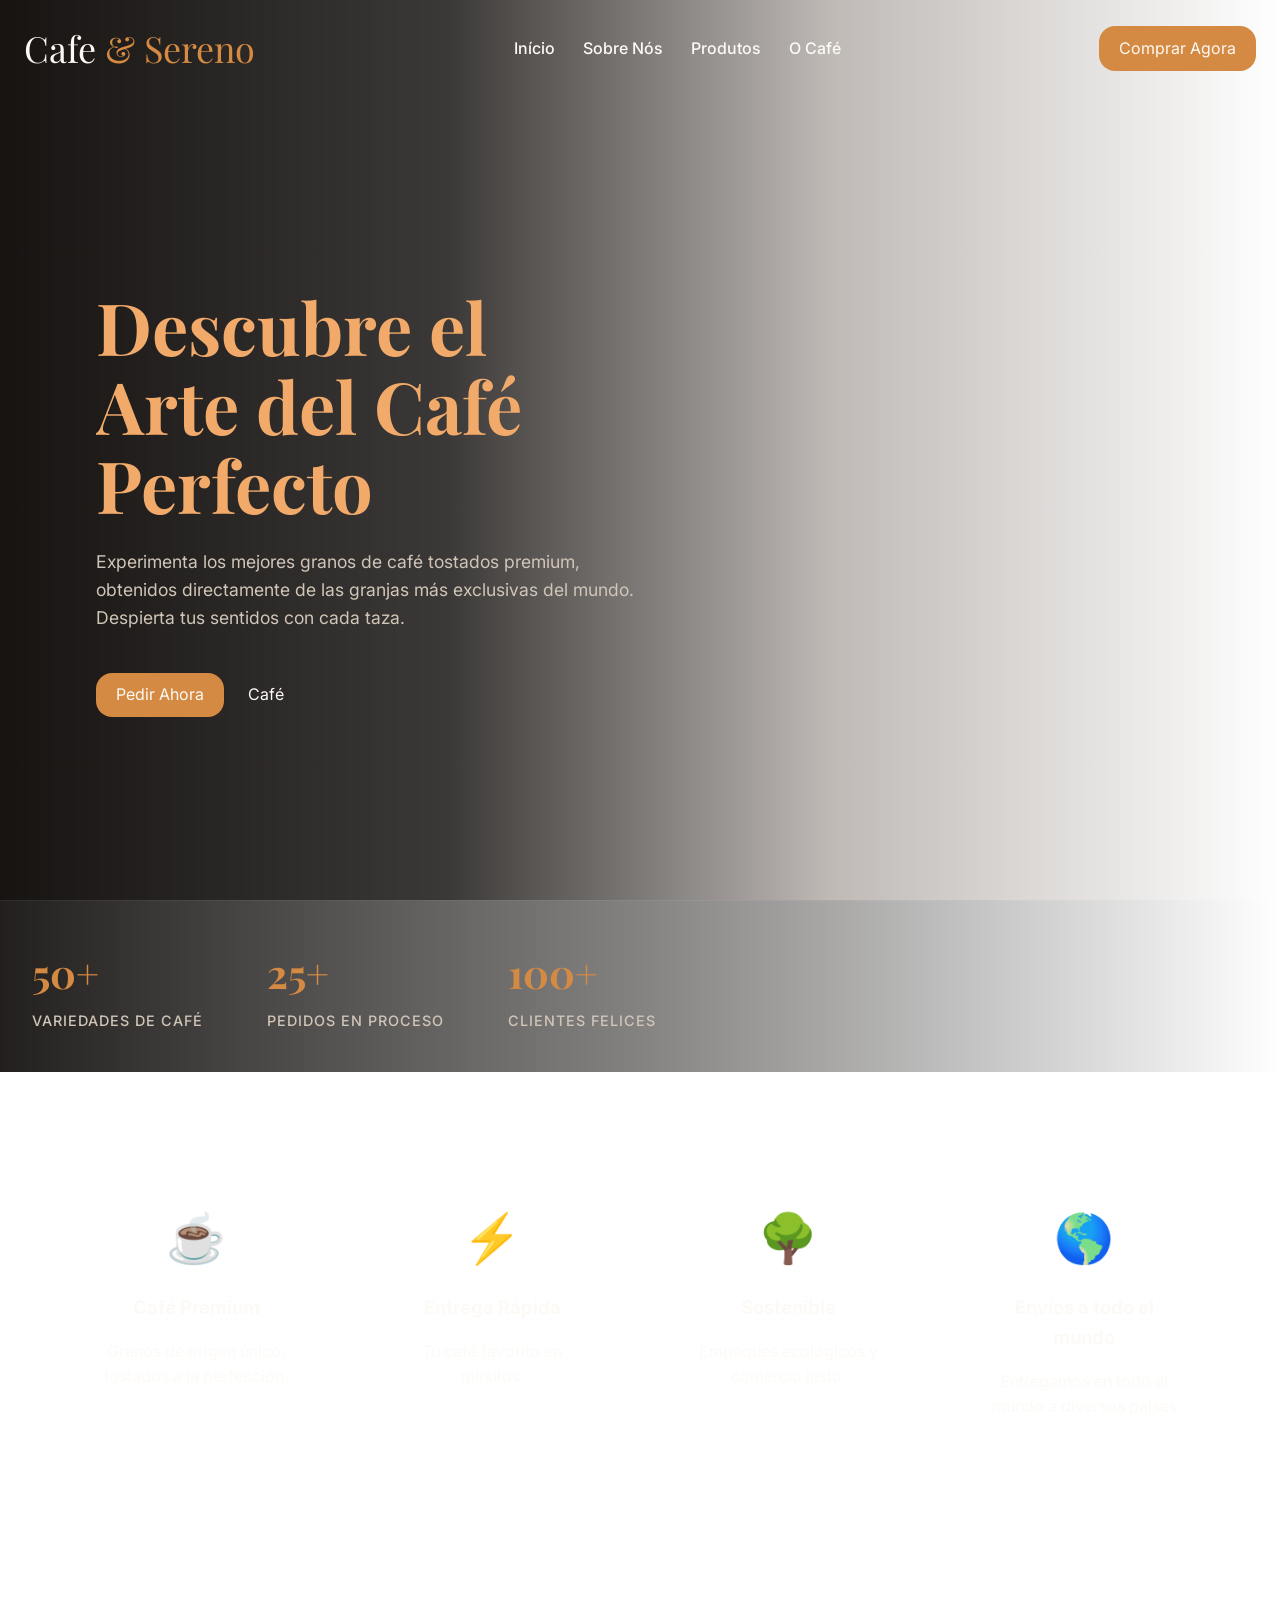
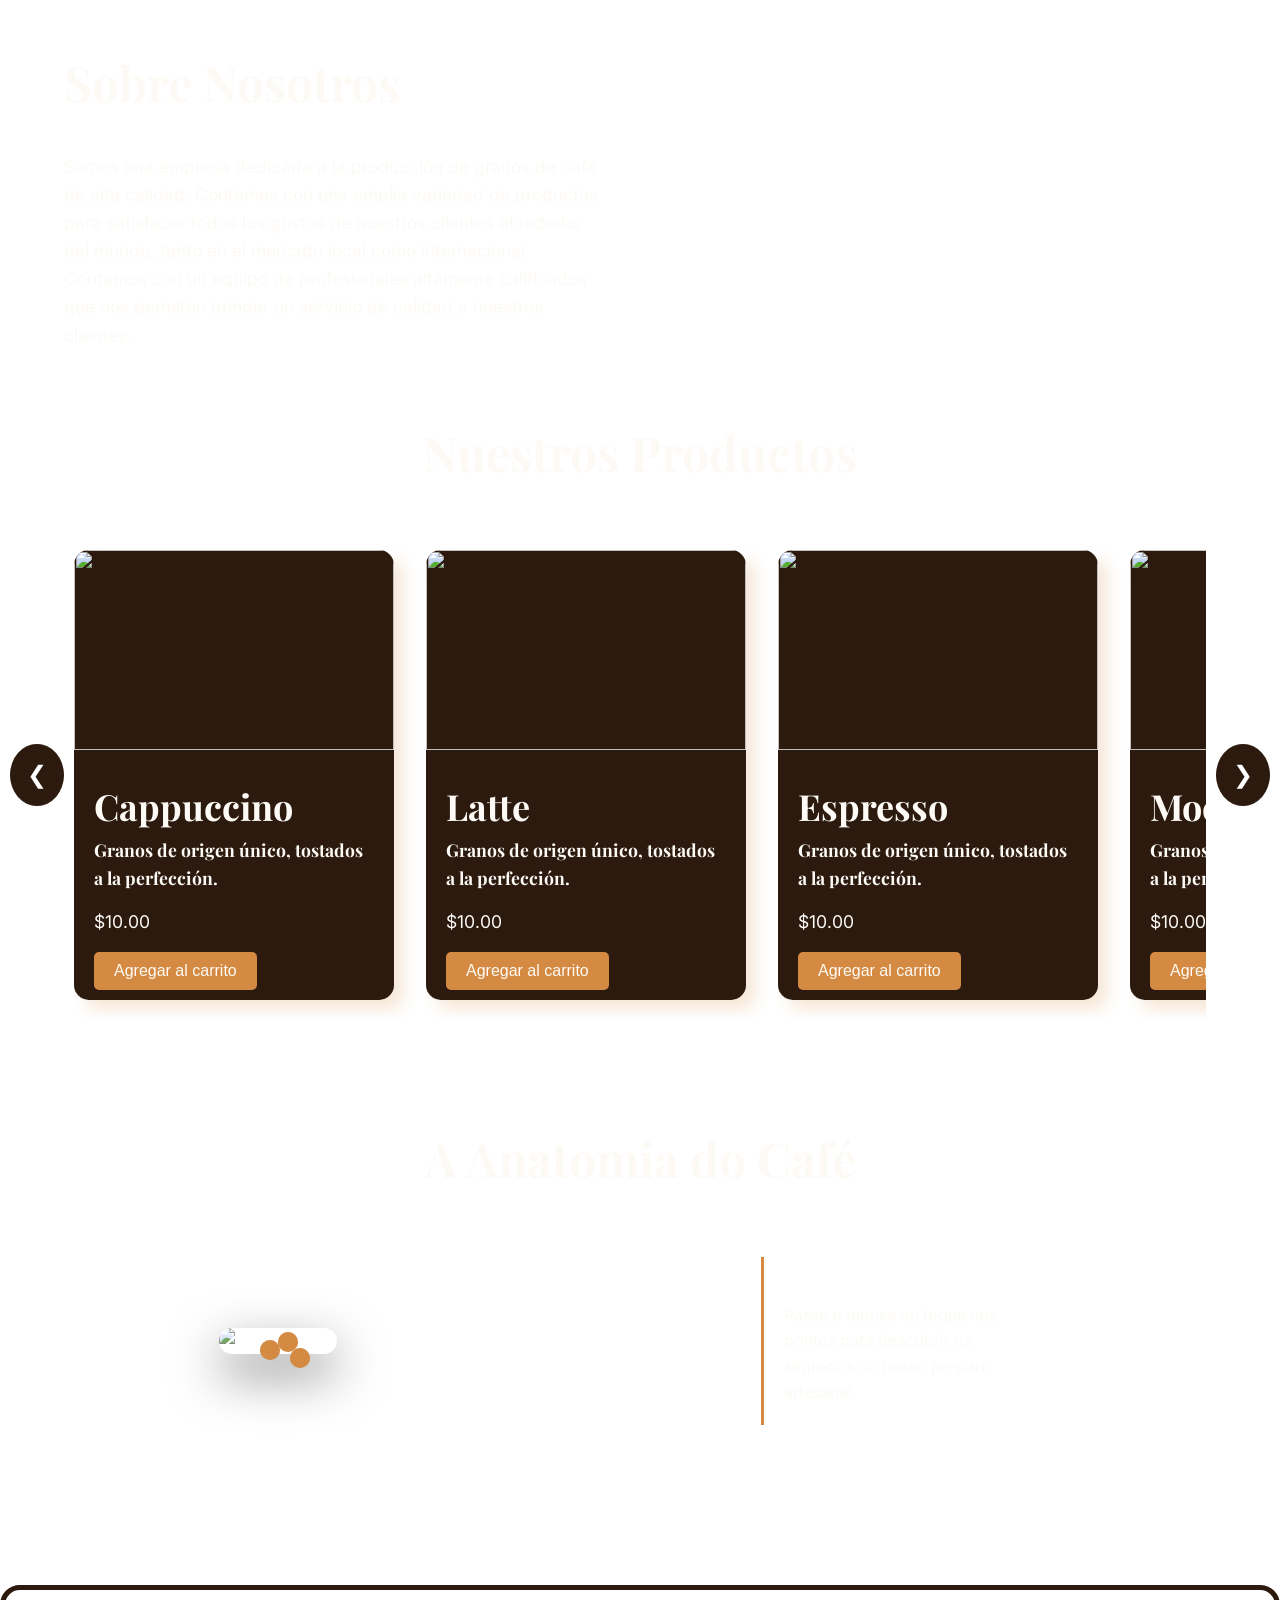
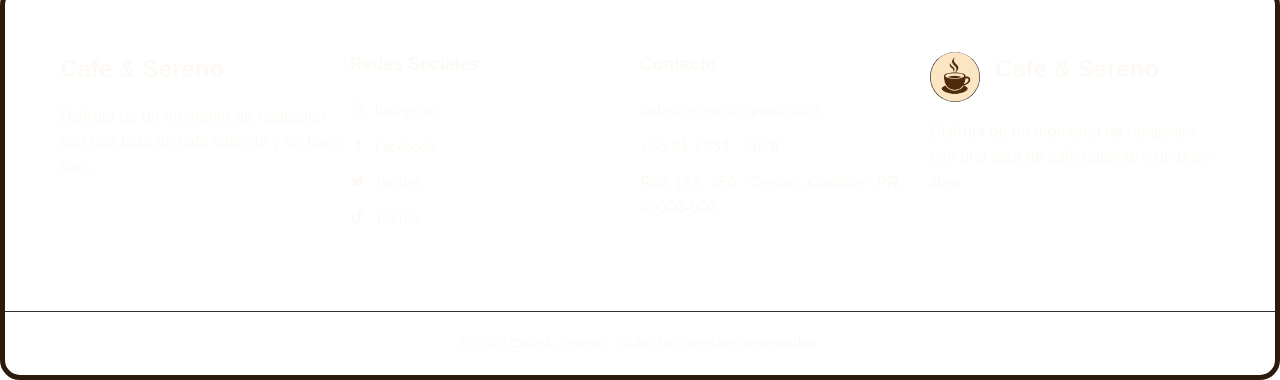
==== index.html @ 8cc77f04 "Add files via upload" ====
<!DOCTYPE html>
<html lang="pt-BR">

<head>
    <meta charset="UTF-8">
    <meta name="viewport" content="width=device-width, initial-scale=1.0">
    <title>Cafe & Sereno</title>
    <meta name="description" content="Premium roasted coffee brand landing page.">
    <link rel="preconnect" href="https://fonts.googleapis.com">
    <link rel="preconnect" href="https://fonts.gstatic.com" crossorigin>
    <link
        href="https://fonts.googleapis.com/css2?family=Inter:wght@300;400;500;600&family=Playfair+Display:ital,wght@0,400;0,600;0,700;1,400&display=swap"
        rel="stylesheet">
    <link rel="stylesheet" href="style.css">
    <link href='https://unpkg.com/boxicons@2.1.4/css/boxicons.min.css' rel='stylesheet'>
    <link rel="icon" href="assets/images/favicon cafe & Sereno.png" type="image/png">
</head>

<body>
    <canvas id="hero-background"></canvas>
    <video id="hero-video-source" autoplay muted loop playsinline class="video-origen-oculto">
        <source src="assets/videos/grok video cafe.mp4" type="video/mp4">
    </video>

    <div class="hero-overlay"></div>
    <header class="navbar" id="navbar">
        <div class="nav-inner">
            <a href="#hero" class="brand">
                <span class="brand-text">Cafe<span> & Sereno</span></span>
            </a>
            <nav class="nav-links">
                <a href="#hero">Início</a>
                <a href="#about">Sobre Nós</a>
                <a href="#Menu">Produtos</a>
                <a href="#anatomia">O Café</a>
            </nav>
            <a href="produtos.html" class="btn btn-primary nav-cta">Comprar Agora</a>
            <button class="nav-toggle" id="navToggle" aria-label="Menu">
                <svg viewBox="0 0 24 24" fill="none" stroke="currentColor" stroke-width="2" stroke-linecap="round">
                    <line x1="3" y1="6" x2="21" y2="6" />
                    <line x1="3" y1="12" x2="21" y2="12" />
                    <line x1="3" y1="18" x2="21" y2="18" />
                </svg>
            </button>
        </div>
        <nav class="nav-mobile" id="navMobile">
            <a href="#hero">Início</a>
            <a href="#about">Sobre Nós</a>
            <a href="#Menu">Produtos</a>
            <a href="#anatomia">O Café</a>
        </nav>
    </header>

    <main>
        <section class="hero-section" id="hero">
            <div class="container hero-container">
                <div class="hero-content">
                    <h1 class="hero-title">
                        <h1 class="hero-title">
                            <span class="reveal-text">Descubre el</span><br>
                            <span class="reveal-text">Arte del Café</span><br>
                            <span class="reveal-text">Perfecto</span>
                        </h1>
                        <p class="hero-subtitle">
                            Experimenta los mejores granos de café tostados premium, obtenidos directamente de las
                            granjas más exclusivas del mundo. Despierta tus sentidos con cada taza.
                        </p>
                        <div class="hero-actions">
                            <a href="#" class="btn btn-primary btn-large">Pedir Ahora</a>
                            <a href="#" class="btn btn-secondary">Café</a>
                        </div>
                </div>
            </div>
        </section>

        <section class="stats-section">
            <div class="container stats-container">
                <div class="stat-box">
                    <div class="stat-number">50+</div>
                    <div class="stat-label">Variedades de Café</div>
                </div>
                <div class="stat-box">
                    <div class="stat-number">25+</div>
                    <div class="stat-label">Pedidos en Proceso</div>
                </div>
                <div class="stat-box">
                    <div class="stat-number">100+</div>
                    <div class="stat-label">Clientes Felices</div>
                </div>
            </div>
        </section>
    </main>

    <section class="promises">
        <div class="promises-card">
            <div class="promises-icon">☕</div>
            <h3>Café Premium</h3>
            <p>Granos de origen único, tostados a la perfección.</p>
        </div>
        <div class="promises-card">
            <div class="promises-icon">⚡</div>
            <h3>Entrega Rápida</h3>
            <p>Tu café favorito en minutos.</p>
        </div>
        <div class="promises-card">
            <div class="promises-icon">🌳​</div>
            <h3>Sostenible</h3>
            <p>Empaques ecológicos y comercio justo.</p>
        </div>

        <div class="promises-card">
            <div class="promises-icon">🌎​</div>
            <h3>Envíos a todo el mundo</h3>
            <p>Entregamos en todo el mundo a diversos paises</p>
    </section>

    <section class="about" , id="about">
        <div class="about-content">
            <div class="about-text">
                <h2 class="about-title">Sobre Nosotros</h2>
                <p>Somos una empresa dedicada a la producción de granos de café de alta calidad. Contamos con una
                    amplia variedad de productos para satisfacer todos los gustos de nuestros clientes al rededor
                    del
                    mundo, tanto en el mercado local como internacional.</p>

                <p>Contamos con un equipo de profesionales altamente calificados que nos permiten brindar un
                    servicio
                    de calidad a nuestros clientes.</p>

            </div>
            <div class="about-image">
                <img src="https://images.unsplash.com/photo-1511920170033-f8396924c348?ixlib=rb-4.0.3&ixid=M3wxMjA3fDB8MHxwaG90by1wYWdlfHx8fGVufDB8fHx8fA%3D%3D&auto=format&fit=crop&w=1170&q=80"
                    alt="">
            </div>
        </div>
    </section>

    <section class="products-section" id="Menu">
        <h2 class="title-products">Nuestros Productos</h2>

        <div class="carousel-container">
            <button class="carousel-btn prev" id="prevBtn">❮</button>

            <div class="carousel-window">
                <div class="container-productos" id="track">
                    <article class="product">
                        <div class="product-image">
                            <img src="https://images.unsplash.com/photo-1511920170033-f8396924c348?ixlib=rb-4.0.3&ixid=M3wxMjA3fDB8MHxwaG90by1wYWdlfHx8fGVufDB8fHx8fA%3D%3D&auto=format&fit=crop&w=1170&q=80"
                                alt="">
                        </div>
                        <div class="product-content">
                            <header>
                                <h2>Cappuccino</h2>
                                <p>Granos de origen único, tostados a la perfección.</p>
                            </header>
                            <footer>
                                <p>$10.00</p>
                                <button class="btn btn-primary">Agregar al carrito</button>
                            </footer>
                        </div>
                    </article>

                    <article class="product">
                        <div class="product-image">
                            <img src="https://images.unsplash.com/photo-1511920170033-f8396924c348?ixlib=rb-4.0.3&ixid=M3wxMjA3fDB8MHxwaG90by1wYWdlfHx8fGVufDB8fHx8fA%3D%3D&auto=format&fit=crop&w=1170&q=80"
                                alt="">
                        </div>
                        <div class="product-content">
                            <header>
                                <h2>Latte</h2>
                                <p>Granos de origen único, tostados a la perfección.</p>
                            </header>
                            <footer>
                                <p>$10.00</p>
                                <button class="btn btn-primary">Agregar al carrito</button>
                            </footer>
                        </div>
                    </article>
                    <article class="product">
                        <div class="product-image">
                            <img src="https://images.unsplash.com/photo-1511920170033-f8396924c348?ixlib=rb-4.0.3&ixid=M3wxMjA3fDB8MHxwaG90by1wYWdlfHx8fGVufDB8fHx8fA%3D%3D&auto=format&fit=crop&w=1170&q=80"
                                alt="">
                        </div>
                        <div class="product-content">
                            <header>
                                <h2>Espresso</h2>
                                <p>Granos de origen único, tostados a la perfección.</p>
                            </header>
                            <footer>
                                <p>$10.00</p>
                                <button class="btn btn-primary">Agregar al carrito</button>
                            </footer>
                        </div>
                    </article>
                    <article class="product">
                        <div class="product-image">
                            <img src="https://images.unsplash.com/photo-1511920170033-f8396924c348?ixlib=rb-4.0.3&ixid=M3wxMjA3fDB8MHxwaG90by1wYWdlfHx8fGVufDB8fHx8fA%3D%3D&auto=format&fit=crop&w=1170&q=80"
                                alt="">
                        </div>
                        <div class="product-content">
                            <header>
                                <h2>Mocha</h2>
                                <p>Granos de origen único, tostados a la perfección.</p>
                            </header>
                            <footer>
                                <p>$10.00</p>
                                <button class="btn btn-primary">Agregar al carrito</button>
                            </footer>
                        </div>
                    </article>
                    <article class="product">
                        <div class="product-image">
                            <img src="https://images.unsplash.com/photo-1511920170033-f8396924c348?ixlib=rb-4.0.3&ixid=M3wxMjA3fDB8MHxwaG90by1wYWdlfHx8fGVufDB8fHx8fA%3D%3D&auto=format&fit=crop&w=1170&q=80"
                                alt="">
                        </div>
                        <div class="product-content">
                            <header>
                                <h2>Americano</h2>
                                <p>Granos de origen único, tostados a la perfección.</p>
                            </header>
                            <footer>
                                <p>$10.00</p>
                                <button class="btn btn-primary">Agregar al carrito</button>
                            </footer>
                        </div>
                    </article>

                    <article class="product product-more">
                        <div class="product-content-more">
                            <p class="more-text">Quer mais produtos?</p>
                            <a href="produtos.html" class="btn btn-primary btn-more">Clique aqui!!</a>
                        </div>
                    </article>
                </div>
            </div>

            <button class="carousel-btn next" id="nextBtn">❯</button>
        </div>
    </section>

    <section class="anatomy-section" id="anatomia">
        <div class="container">
            <h2 class="anatomy-main-title">A Anatomia do <span class="amber-text">Café</span></h2>

            <div class="anatomy-container">
                <div class="cup-wrapper">
                    <img src="https://images.unsplash.com/photo-1541167760496-1628856ab772?q=80&w=1000&auto=format&fit=crop"
                        alt="Cup Anatomy" class="cup-image">

                    <div class="hotspot" style="top: 15%; left: 50%;" data-title="Microespuma"
                        data-desc="Leite vaporizado a 65°C para uma textura de seda."></div>

                    <div class="hotspot" style="top: 45%; left: 35%;" data-title="O Grão"
                        data-desc="Arábica de altitude com notas de chocolate e nozes."></div>

                    <div class="hotspot" style="top: 75%; left: 60%;" data-title="A Extração"
                        data-desc="25 segundos de pressão constante para o espresso perfeito."></div>
                </div>

                <div class="anatomy-content">
                    <div class="info-card">
                        <i class='bx bx-Target-lock'></i>
                        <p>Passe o mouse ou toque nos pontos para descobrir os segredos do nosso preparo artesanal.</p>
                    </div>
                </div>
            </div>
        </div>
    </section>

    <footer class="footer">
        <div class="footer-container">
            <div class="footer-column">
                <h3 class="footer-logo">Cafe<span> & Sereno</span></h3>
                <p>Disfruta de un momento de relajación con una taza de café caliente y un buen libro.
                </p>
            </div>

            <div class="footer-column">
                <h4>Redes Sociales</h4>
                <ul>
                    <li><a href="#"><i class='bx bxl-instagram'> Instagram</i></a></li>
                    <li><a href="#"><i class='bx bxl-facebook'> Facebook</i></a></li>
                    <li><a href="#"><i class='bx bxl-twitter'> Twitter</i></a></li>
                    <li><a href="#"><i class='bx bxl-tiktok'> TikTok</i></a></li>
                </ul>
            </div>

            <div class="footer-column">
                <h4>Contacto</h4>
                <ul>
                    <li><a href="mailto:[EMAIL_ADDRESS]">cafe&sereno@gmail.com</a></li>
                    <li><a href="tel:+554112345678">+55 41 1234 - 5678</a></li>
                    <li><a href="direccion">Rua 123, 456 - Centro, Curitiba - PR, 80000-000</a></li>
                </ul>
            </div>

            <div class="footer-column">
                <div class="footer-brand">
                    <img src="assets/images/favicon cafe & Sereno.png" class="footer-icon">
                    <h3 class="footer-logo">Cafe<span> & Sereno</span></h3>
                </div>
                <p>Disfruta de un momento de relajación con una taza de café caliente y un buen libro.</p>
            </div>
        </div>

        <div class="footer-bottom">
            <p>&copy; 2026 Cafe & Sereno - Todos los derechos reservados.</p>
        </div>
    </footer>
    <script src="script.js"></script>
</body>

</html>
---- style.css ----
:root {
    /* Color Palette */
    --color-bg-dark: #0a0705;
    --color-brown-dark: #2c1a0e;
    --color-brown-medium: #4a2e1b;
    --color-amber: #d48a42;
    --color-caramel: #f2aa6b;
    --color-text-light: #fdfaf6;
    --color-text-muted: #d1c5b8;

    /* Typography */
    --font-heading: 'Playfair Display', serif;
    --font-body: 'Inter', sans-serif;

    /* Spacing */
    --container-max-width: 1280px;
    --container-padding: 2rem;
}

* {
    margin: 0;
    padding: 0;
    box-sizing: border-box;
}

html {
    scroll-behavior: smooth;
    font-size: 16px;
}

body {
    font-family: var(--font-body);
    background-color: transparent !important;
    color: var(--color-text-light);
    line-height: 1.6;
    overflow-x: hidden;
}

main {
    z-index: 1;
    position: relative;
}


.video-origen-oculto {
    position: fixed;
    top: 0;
    left: 0;
    width: 1px;
    height: 1px;
    opacity: 0.01;
    pointer-events: none;
    z-index: -100;
}

canvas {
    z-index: -2;
}

/* Utilities */
.container {
    max-width: var(--container-max-width);
    margin: 0 auto;
    padding: 0 var(--container-padding);
}

a {
    text-decoration: none;
    color: inherit;
    transition: all 0.3s ease;
}

ul {
    list-style: none;
}


#hero-background {
    position: fixed;
    top: 0;
    left: 0;
    width: 100vw;
    height: 100vh;
    z-index: -2;
}

.hero-overlay {
    position: fixed;
    top: 0;
    left: 0;
    width: 100%;
    height: 100vh;
    z-index: -1;
    background: linear-gradient(90deg,
            rgba(10, 7, 5, 0.95) 0%,
            rgba(10, 7, 5, 0.8) 35%,
            rgba(44, 26, 14, 0.3) 65%,
            rgba(10, 7, 5, 0) 100%);
    pointer-events: none;
}

.hero-title {
    overflow: hidden;

}

.reveal-text {
    color: var(--color-caramel);
    display: inline-block;
    opacity: 0;
    transform: translateY(100%);
    /* Empieza abajo */
    transition: all 1.2s cubic-bezier(0.2, 0.8, 0.2, 1);
    /* Curva suave */
    clip-path: polygon(0 0, 100% 0, 100% 100%, 0% 100%);
}

/* Esta clase la activaremos con JS al cargar la página */
.reveal-text.loaded {
    opacity: 1;
    transform: translateY(0);
}

/* Retrasos escalonados para que no salgan todas a la vez */
.reveal-text:nth-child(1) {
    transition-delay: 0.2s;
}

.reveal-text:nth-child(3) {
    transition-delay: 0.4s;
}

/* El nth-child cuenta los <br> también */
.reveal-text:nth-child(5) {
    transition-delay: 0.6s;
}

/* ==========================================================================
   CSS EXCLUSIVO PARA EL HEADER / NAVBAR
   ========================================================================== */
.navbar {
    position: fixed;
    inset: 0 0 auto 0;
    z-index: 50;
    padding: 20px 0;
    transition: padding .4s ease, background .4s ease, backdrop-filter .4s ease;
}

.navbar.scrolled {
    padding: 12px 0;
    background: rgba(10, 10, 10, .6);
    backdrop-filter: blur(18px) saturate(180%);
    -webkit-backdrop-filter: blur(18px) saturate(180%);
    border-bottom: 1px solid rgba(255, 255, 255, .06);
}

.nav-inner {
    max-width: 1280px;
    margin: 0 auto;
    padding: 0 24px;
    display: flex;
    align-items: center;
    justify-content: space-between;
    gap: 1rem;
}

.brand {
    display: flex;
    align-items: center;
    gap: .6rem;
}

.brand-mark {
    width: 36px;
    height: 36px;
    display: grid;
    place-items: center;
    background: var(--gradient-red);
    border-radius: 8px;
    color: #fff;
    box-shadow: var(--shadow-glow-red);
}

.brand-mark svg {
    width: 20px;
    height: 20px;
}

.brand-text {
    font-family: var(--font-heading);
    font-size: 2.25rem;
}

.brand-text span {
    color: var(--color-amber);
}

.nav-links {
    display: none;
    gap: .25rem;
}

.nav-links a {
    position: relative;
    padding: .5rem .75rem;
    font-size: 1rem;
    font-weight: 500;
    color: var(--muted);
    transition: color .25s ease;
}

.nav-links a::after {
    content: "";
    position: absolute;
    left: 12px;
    right: 12px;
    bottom: 6px;
    height: 1px;
    background: var(--color-amber);
    transform: scaleX(0);
    transform-origin: left;
    transition: transform .3s ease;
}

.nav-links a:hover {
    color: var(--color-amber);
}

.nav-links a:hover::after {
    transform: scaleX(1);
}

.nav-cta {
    display: none;
    padding: .6rem 1.25rem;
    font-size: 1rem;
    background-color: var(--color-amber);
    border-radius: 1rem;

}

.nav-cta:hover,
.btn-primary:hover {
    background-color: var(--color-brown-medium);
    color: var(--color-caramel);
    transition: all 0.3s ease;
    transform: scale(1.1);
}

.btn-primary {
    padding: .6rem 1.25rem;
    font-size: 1rem;
    background-color: var(--color-amber);
    border-radius: 1rem;
}


.nav-toggle {
    background-color: transparent;
    border: none;
    padding: 8px;
    color: var(--color-text-light);
}

.nav-toggle svg {
    width: 22px;
    height: 22px;
}

.nav-mobile {
    display: none;
    flex-direction: column;
    margin: 12px 16px 0;
    padding: 8px 0;
    border-radius: 16px;
    background: rgba(0, 0, 0, 0.2);
    border: 5px solid var(--color-brown-dark);
}

.nav-mobile.open {
    display: flex;
}

.nav-mobile a {
    padding: 12px 20px;
    color: var(--fg);
}

.nav-mobile a:hover {
    color: var(--color-caramel);
}

@media (min-width: 1024px) {
    .nav-links {
        display: flex;
    }

    .nav-cta {
        display: inline-flex;
    }

    .nav-toggle {
        display: none;
    }

    .nav-mobile {
        display: none !important;
    }
}


/* Hero Section */
.hero-section {
    background: transparent !important;
    min-height: 100vh;
    display: flex;
    align-items: center;
    padding-top: 5rem;
    /* Offset for navbar */
    position: relative;
}

.hero-container {
    margin-left: 5vw;
    max-width: 100%;
}

.hero-content {
    max-width: 600px;
    animation: fadeIn 1.2s cubic-bezier(0.2, 0.8, 0.2, 1);
}

.hero-title {
    font-family: var(--font-heading);
    font-size: 4.5rem;
    line-height: 1.1;
    font-weight: 700;
    margin-bottom: 1.5rem;
    color: var(--color-text-light);
}

.hero-subtitle {
    font-size: 1.1rem;
    color: var(--color-text-muted);
    margin-bottom: 2.5rem;
    max-width: 90%;
}

.hero-actions {
    display: flex;
    align-items: center;
    gap: 1.5rem;
}

/* Stats Section under Hero */
.stats-section {
    position: relative;
    padding: 2.5rem 0;
    background: linear-gradient(to right, rgba(10, 7, 5, 0.9), rgba(10, 7, 5, 0.5), transparent);
    border-top: 1px solid rgba(255, 255, 255, 0.05);
}

.stats-container {
    display: flex;
    gap: 4rem;
}

.stat-box {
    display: flex;
    flex-direction: column;
}

.stat-number {
    font-family: var(--font-heading);
    font-size: 2.5rem;
    font-weight: 700;
    color: var(--color-amber);
    margin-bottom: 0.25rem;
}

.stat-label {
    font-size: 0.9rem;
    font-weight: 500;
    text-transform: uppercase;
    letter-spacing: 1px;
    color: var(--color-text-muted);
}

/* Animations */
@keyframes fadeIn {
    from {
        opacity: 0;
        transform: translateY(20px);
    }

    to {
        opacity: 1;
        transform: translateY(0);
    }
}

/* Responsive */
@media (max-width: 992px) {
    .hero-title {
        font-size: 3.5rem;
    }

    .stats-container {
        gap: 2rem;
    }
}

@media (max-width: 768px) {
    .nav-menu {
        display: none;
    }

    .hero-title {
        font-size: 2.8rem;
    }

    .hero-content {
        text-align: center;
        margin: 0 auto;
    }

    .hero-actions {
        justify-content: center;
    }

    .hero-subtitle {
        margin: 0 auto 2.5rem;
    }

    .stats-container {
        flex-direction: column;
        align-items: center;
        text-align: center;
        gap: 2rem;
    }

    .hero-overlay {
        background: linear-gradient(180deg,
                rgba(10, 7, 5, 0.7) 0%,
                rgba(10, 7, 5, 0.9) 100%);
    }
}


.promises {
    margin-top: 2rem;
    display: flex;
    justify-content: center;
    gap: 2rem;
    padding: 4rem 5%;
}

.promises-card {
    background-color: rgba(255, 255, 255, 0.05);
    padding: 2rem;
    border-radius: 15px;
    text-align: center;
    flex: 1;
    transition: all 0.3s ease;
}

.promises-card:hover {
    background-color: rgba(255, 255, 255, 0.1);
    transform: translateY(-5px);
}

.promises-icon {
    font-size: 3rem;
    margin-bottom: 1rem;
}

.promises-card h3 {
    color: var(--color-text-primary);
    margin-bottom: 1rem;
}

.promises-card p {
    color: var(--color-text-secondary);
    line-height: 1.6;
}

@media screen and (max-width: 768px) {
    .promises {
        flex-direction: column;
    }
}

/* About Section */
.about {
    margin-top: 2rem;
    padding: 4rem 5%;
    /*background-color: var(--color-bg-dark);*/
}

.about-title {
    color: var(--color-text-primary);
    font-size: 3rem;
    margin-bottom: 2rem;
    font-family: var(--font-heading);
    font-weight: 700;
}

.about-content {
    margin-top: 2rem;
    display: flex;
    align-items: center;
    gap: 4rem;
}

.about-text {
    flex: 1;
}

.about-text h2 {
    font-size: 3rem;
    margin-bottom: 2rem;
    color: var(--color-text-primary);
}

.about-text p {
    font-size: 1.1rem;
    color: var(--color-text-secondary);
    line-height: 1.6;
}

.about-image {
    flex: 1;
}

.about-image img {
    width: 70%;
    border-radius: 15px;
    box-shadow: 10px 10px 15px rgba(212, 138, 66, 0.2);
}


@media screen and (max-width: 768px) {
    .about-content {
        flex-direction: column;
    }
}

/* Contenedor principal del carrusel */
.carousel-container {
    position: relative;
    display: flex;
    align-items: center;
    max-width: 1500px;
    /* Ajusta según tu diseño */
    margin: 0 auto;
}

/* La ventana que recorta el contenido */
.carousel-window {
    overflow: hidden;
    width: 100%;
    padding: 20px 0;
    /* Para que la sombra del hover no se corte */
}

/* El track que contiene las cards */
.container-productos {
    display: flex;
    flex-wrap: nowrap;
    /* ¡Importante! No queremos que bajen */
    gap: 2rem;
    transition: transform 0.5s ease-in-out;
    width: max-content;
}

/* Botones de navegación */
.carousel-btn {
    background: var(--color-brown-dark);
    color: white;
    border: 1px solid var(--color-brown-dark);
    padding: 1rem;
    cursor: pointer;
    border-radius: 50%;
    z-index: 10;
    font-size: 1.5rem;
    margin: 0 10px;
    transition: background 0.3s;
}

.carousel-btn:hover {
    background-color: var(--color-caramel);
    box-shadow: 10px 10px 15px rgba(212, 138, 66, 0.2);
    transform: translateY(-2px);
}

.title-products {
    text-align: center;
    margin-bottom: 40px;
    font-family: var(--font-heading);
    font-weight: 700;
    color: var(--color-text-light);
    font-size: 3rem;
}

.container-productos {
    display: flex;
    justify-content: center;
    gap: 2rem;
    flex-wrap: wrap;
}


.product {
    width: 320px;
    height: 450px;
    background-color: var(--color-brown-dark);
    border-radius: 15px;
    overflow: hidden;
    box-shadow: 10px 10px 15px rgba(212, 138, 66, 0.2);
    transition: all 0.3s ease;
}

.product:hover {
    transform: translateY(-5px);
    box-shadow: 10px 10px 15px rgba(212, 138, 66, 0.2);
}

.product-image img {
    width: 100%;
    height: 200px;
    object-fit: cover;
}

.product-content {
    padding: 20px;
}

.product-content header {
    font-family: var(--font-heading);
    font-size: 1.5rem;
    font-weight: 700;
    margin-bottom: 1rem;
}

.product-content p {
    font-size: 1.1rem;
    color: var(--color-text-secondary);
    line-height: 1.6;
}

.product-content button {
    background-color: var(--color-amber);
    color: var(--color-text-light);
    border: none;
    padding: 10px 20px;
    border-radius: 5px;
    cursor: pointer;
    font-size: 1rem;
    font-weight: 500;
    margin-top: 1rem;
}

.product-footer button:hover {
    background-color: var(--color-caramel);
    transform: translateY(-2px);
    box-shadow: 0 6px 20px rgba(212, 138, 66, 0.3);
}

.product-footer {
    display: flex;
    justify-content: space-between;
    align-items: center;
    margin-top: 1rem;
}

.product-footer span {
    font-size: 1.5rem;
    font-weight: 700;
    color: var(--color-amber);
}



.product.product-more {
    background-color: transparent !important;

    border: 3px dashed var(--color-caramel);

    box-shadow: none;

    display: flex;
    align-items: center;
    justify-content: center;
}


.product.product-more:hover {
    transform: translateY(-5px);
    border-color: var(--color-amber);

    background-color: rgba(44, 26, 14, 0.1) !important;

}

.product-content-more {
    text-align: center;
    padding: 20px;
    display: flex;
    flex-direction: column;
    align-items: center;
    justify-content: center;
    gap: 1.5rem;

}


.more-text {
    font-family: var(--font-heading);
    font-size: 1.6rem;
    font-weight: 600;
    color: var(--color-text-light);
    line-height: 1.2;
}


.btn-more {
    text-decoration: none;
    white-space: nowrap;
}

.footer {
    margin-top: 60px;
    background-color: transparent;
    padding: 60px 0 20px;
    font-family: 'Segoe UI', sans-serif;
    border-radius: 20px 20px 20px 20px;
    border: 5px solid var(--color-brown-dark);
}

.footer-container {
    max-width: 1200px;
    margin: 0 auto;
    display: flex;
    flex-wrap: wrap;
    justify-content: space-between;
    padding: 0 20px;
}

.footer-column {
    flex: 1;
    min-width: 200px;
    margin-bottom: 30px;
}

.footer-logo {
    font-size: 1.5rem;
    margin-bottom: 15px;
}

.footer-logo span {
    color: var(--accent);
}

.footer-column h4 {
    margin-bottom: 20px;
    font-size: 1.1rem;
    position: relative;
}

/* Línea decorativa debajo del título */
.footer-column h4::after {
    content: '';
    width: 30px;
    height: 2px;
    background: var(--accent);
    position: absolute;
    left: 0;
    bottom: -5px;
}

.footer-column ul {
    list-style: none;
    padding: 0;
}

.footer-column ul li {
    margin-bottom: 10px;
}

.footer-column ul li a {
    color: var(--text-muted);
    text-decoration: none;
    transition: color 0.3s;
}

.footer-column ul li a:hover {
    color: var(--color-amber);
}

.footer-bottom {
    text-align: center;
    margin-top: 40px;
    padding-top: 20px;
    border-top: 1px solid #333;
    color: var(--text-muted);
    font-size: 0.9rem;
}

.footer-brand {
    display: flex;
    align-items: center;
    gap: 15px;
    /* Espacio entre el icono y el texto */
    margin-bottom: 15px;
}

.footer-icon {
    width: 50px;
    /* Tamaño pequeño y elegante */
    height: 50px;
    border-radius: 50%;
    /* Lo mantiene circular */
    border: 2px solid var(--accent);
    /* Un borde con el color de tu marca */
    object-fit: cover;
}

.footer-icon.reveal {
    transform: scale(0) rotate(-180deg);
    transition: all 1s cubic-bezier(0.175, 0.885, 0.32, 1.275);
}

.footer-icon.reveal.active {
    transform: scale(1) rotate(0deg);
}

/* Responsivo */
@media (max-width: 768px) {
    .footer-container {
        flex-direction: column;
        text-align: center;
    }

    .footer-column h4::after {
        left: 50%;
        transform: translateX(-50%);
    }
}

.anatomy-section {
    padding: 100px 0;
    background-color: transparent;
    opacity: 0;
    transform: translateY(50px);
    transition: all 1s ease;
    visibility: hidden;
}

.anatomy-section.is-visible {
    opacity: 1;
    transform: translateY(0);
    visibility: visible;
}

.anatomy-main-title {
    text-align: center;
    font-family: var(--font-heading);
    font-size: 3rem;
    margin-bottom: 60px;
}

.anatomy-container {
    display: flex;
    align-items: center;
    justify-content: space-around;
    gap: 50px;
    flex-wrap: wrap;
}

.cup-wrapper {
    position: relative;
    max-width: 500px;
    transition: transform 0.3s ease;
}

.cup-wrapper:hover {
    transform: scale(1.1);
}

.cup-image {
    width: 100%;
    border-radius: 30px;
    filter: grayscale(0.5) contrast(1.2);
    box-shadow: 0 20px 50px rgba(0, 0, 0, 0.5);
}

/* Estilo de los Hotspots (Puntos) */
.hotspot {
    position: absolute;
    width: 20px;
    height: 20px;
    background: var(--color-amber);
    border-radius: 50%;
    cursor: pointer;
    z-index: 10;
}

/* Efecto de Pulso */
.hotspot::before {
    content: '';
    position: absolute;
    top: 50%;
    left: 50%;
    transform: translate(-50%, -50%);
    width: 100%;
    height: 100%;
    border-radius: 50%;
    background: var(--color-amber);
    opacity: 0.5;
    animation: pulse-ring 2s infinite;
}

/* Tooltip (El texto que aparece) */
.hotspot::after {
    content: attr(data-title) "\A" attr(data-desc);
    white-space: pre-wrap;
    position: absolute;
    bottom: 30px;
    left: 50%;
    transform: translateX(-50%) translateY(10px);
    width: 180px;
    background: var(--color-brown-dark);
    color: var(--color-text-light);
    padding: 15px;
    border-radius: 10px;
    font-size: 0.85rem;
    text-align: center;
    opacity: 0;
    visibility: hidden;
    transition: all 0.3s ease;
    border: 1px solid var(--color-amber);
    box-shadow: 0 10px 20px rgba(0, 0, 0, 0.4);
}

.hotspot:hover::after {
    opacity: 1;
    visibility: visible;
    transform: translateX(-50%) translateY(0);
}

@keyframes pulse-ring {
    0% {
        transform: translate(-50%, -50%) scale(1);
        opacity: 0.5;
    }

    100% {
        transform: translate(-50%, -50%) scale(3);
        opacity: 0;
    }
}

.info-card {
    max-width: 300px;
    padding: 20px;
    border-left: 3px solid var(--color-amber);
    background: var(--color-text-primary);
    border-radius: 0 10px 10px 0;
}

@media (max-width: 768px) {
    .anatomy-container {
        flex-direction: column;
    }

    .hotspot::after {
        width: 140px;
        left: 0;
        transform: none;
    }
}
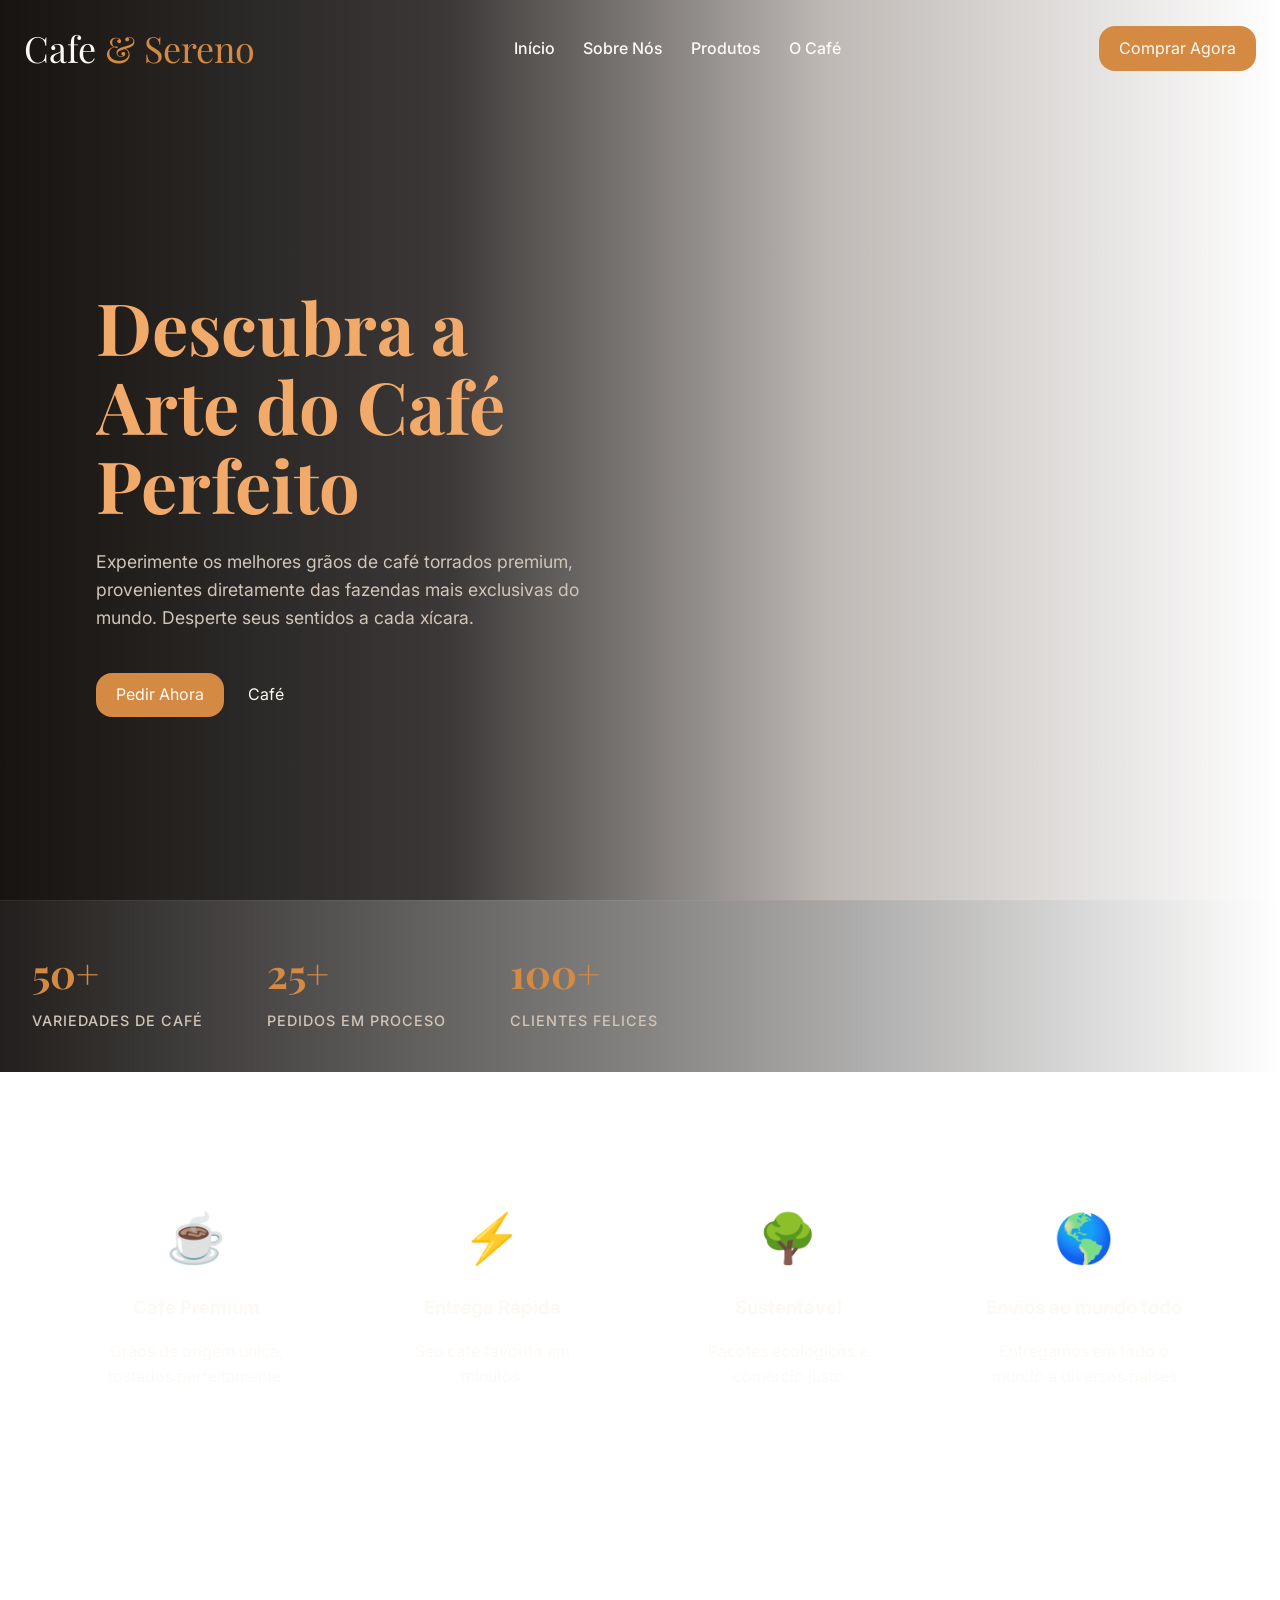
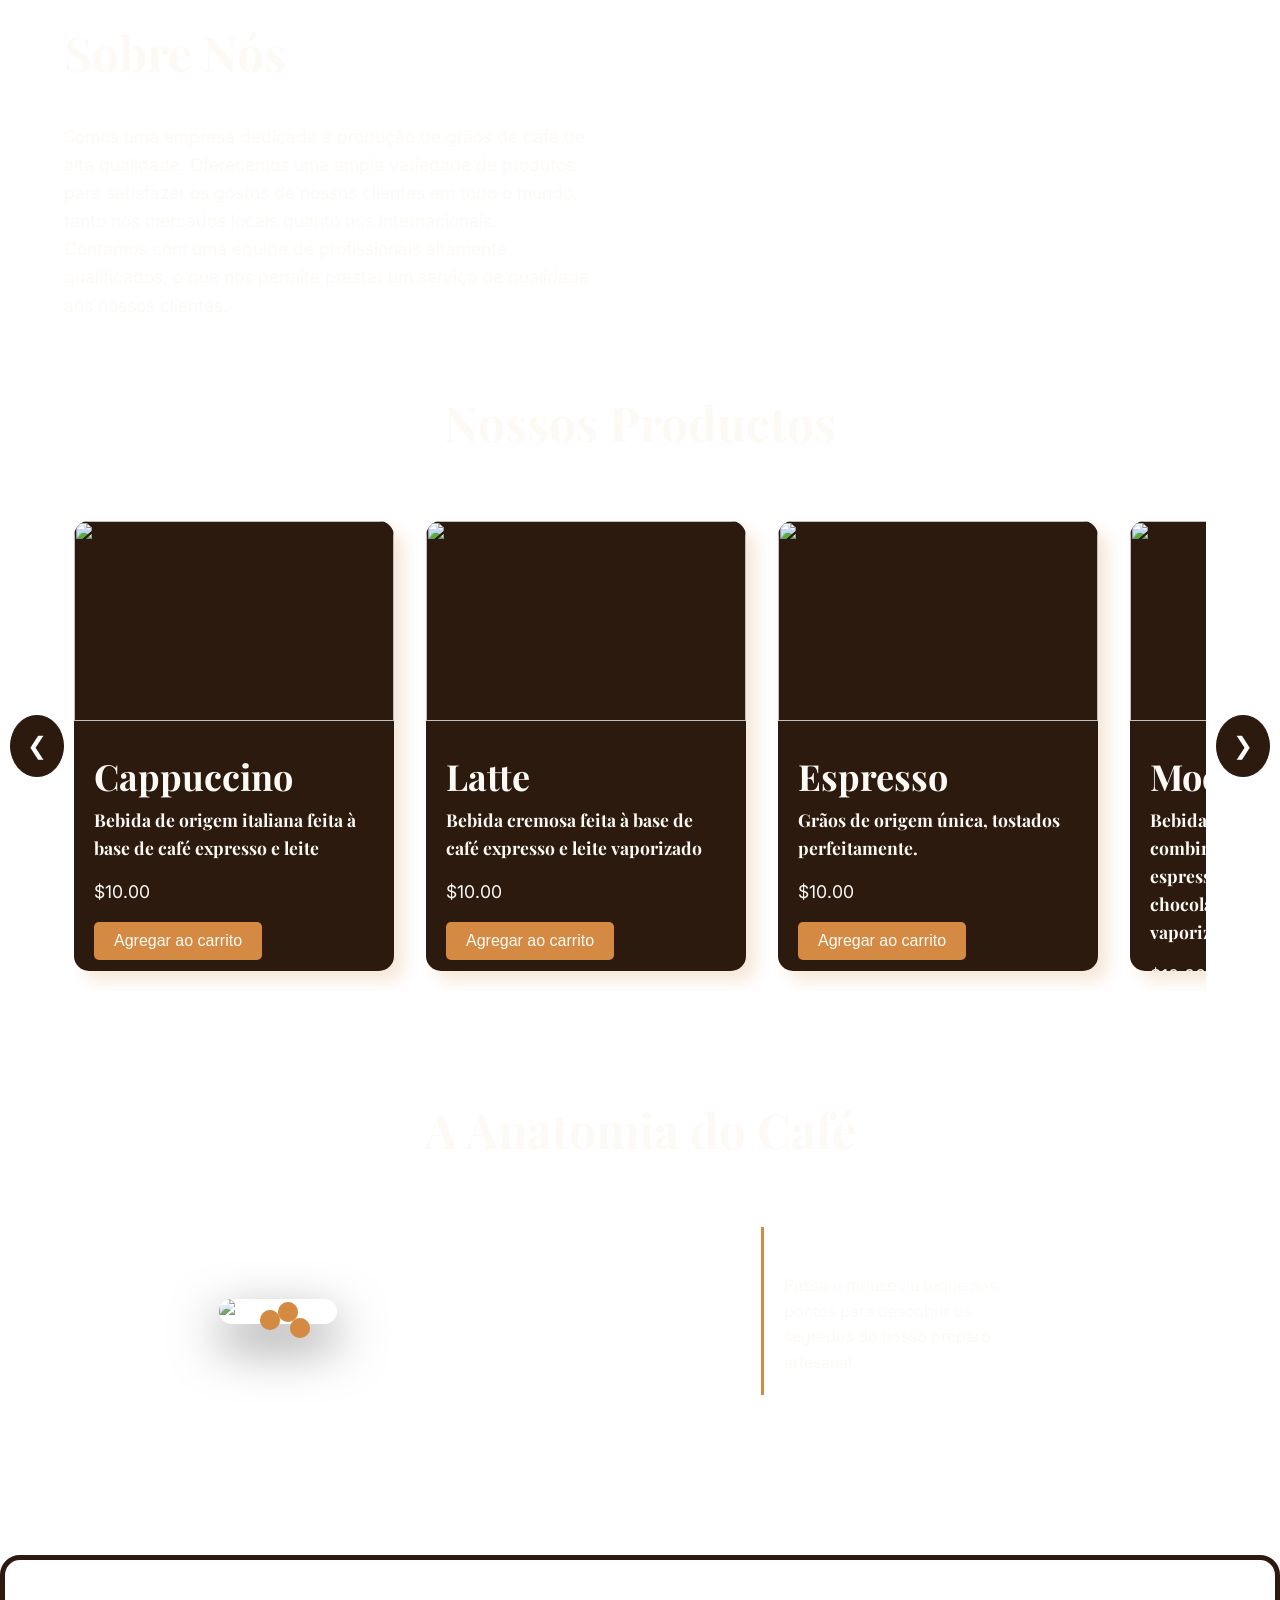
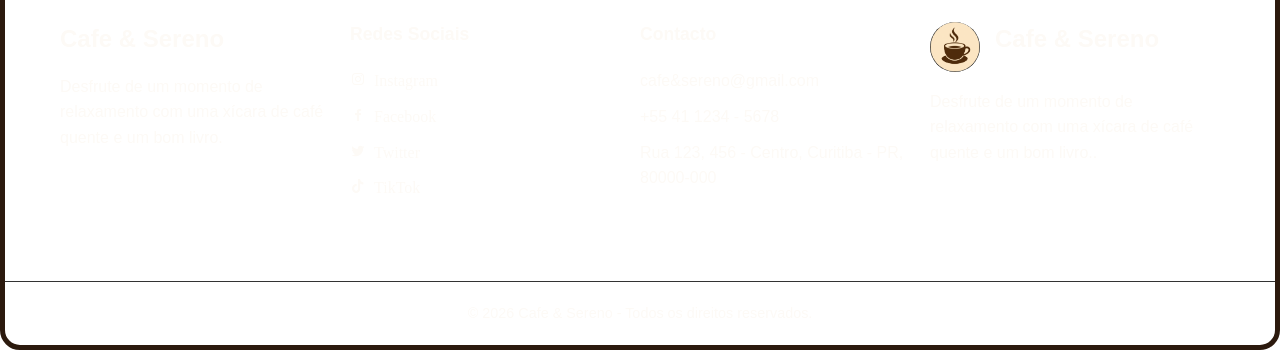
==== commit 9c9b6f1d: "translation of the site from Spanish to Portuguese" ====
--- a/index.html
+++ b/index.html
@@ -57,13 +57,12 @@
                 <div class="hero-content">
                     <h1 class="hero-title">
                         <h1 class="hero-title">
-                            <span class="reveal-text">Descubre el</span><br>
-                            <span class="reveal-text">Arte del Café</span><br>
-                            <span class="reveal-text">Perfecto</span>
+                            <span class="reveal-text">Descubra a</span><br>
+                            <span class="reveal-text">Arte do Café</span><br>
+                            <span class="reveal-text">Perfeito</span>
                         </h1>
                         <p class="hero-subtitle">
-                            Experimenta los mejores granos de café tostados premium, obtenidos directamente de las
-                            granjas más exclusivas del mundo. Despierta tus sentidos con cada taza.
+                            Experimente os melhores grãos de café torrados premium, provenientes diretamente das fazendas mais exclusivas do mundo. Desperte seus sentidos a cada xícara.
                         </p>
                         <div class="hero-actions">
                             <a href="#" class="btn btn-primary btn-large">Pedir Ahora</a>
@@ -81,7 +80,7 @@
                 </div>
                 <div class="stat-box">
                     <div class="stat-number">25+</div>
-                    <div class="stat-label">Pedidos en Proceso</div>
+                    <div class="stat-label">Pedidos em Proceso</div>
                 </div>
                 <div class="stat-box">
                     <div class="stat-number">100+</div>
@@ -95,37 +94,35 @@
         <div class="promises-card">
             <div class="promises-icon">☕</div>
             <h3>Café Premium</h3>
-            <p>Granos de origen único, tostados a la perfección.</p>
+            <p>Grãos de origem única, tostados perfeitamente.</p>
         </div>
         <div class="promises-card">
             <div class="promises-icon">⚡</div>
             <h3>Entrega Rápida</h3>
-            <p>Tu café favorito en minutos.</p>
+            <p>Seu café favorito em minutos.</p>
         </div>
         <div class="promises-card">
             <div class="promises-icon">🌳​</div>
-            <h3>Sostenible</h3>
-            <p>Empaques ecológicos y comercio justo.</p>
+            <h3>Sustentável</h3>
+            <p>Pacotes ecologicos e comercio justo</p>
         </div>
 
         <div class="promises-card">
             <div class="promises-icon">🌎​</div>
-            <h3>Envíos a todo el mundo</h3>
-            <p>Entregamos en todo el mundo a diversos paises</p>
+            <h3>Envíos ao mundo todo</h3>
+            <p>Entregamos em todo o mundo a diversos paises</p>
     </section>
 
     <section class="about" , id="about">
         <div class="about-content">
             <div class="about-text">
-                <h2 class="about-title">Sobre Nosotros</h2>
-                <p>Somos una empresa dedicada a la producción de granos de café de alta calidad. Contamos con una
-                    amplia variedad de productos para satisfacer todos los gustos de nuestros clientes al rededor
-                    del
-                    mundo, tanto en el mercado local como internacional.</p>
-
-                <p>Contamos con un equipo de profesionales altamente calificados que nos permiten brindar un
-                    servicio
-                    de calidad a nuestros clientes.</p>
+                <h2 class="about-title">Sobre Nós</h2>
+                <p>Somos uma empresa dedicada à produção de grãos de café de alta qualidade.
+                    Oferecemos uma ampla variedade de produtos para satisfazer os gostos de nossos clientes em todo o mundo, 
+                    tanto nos mercados locais quanto nos internacionais.</p>
+
+                <p>Contamos com uma equipe de profissionais altamente qualificados,
+                    o que nos permite prestar um serviço de qualidade aos nossos clientes.</p>
 
             </div>
             <div class="about-image">
@@ -136,7 +133,7 @@
     </section>
 
     <section class="products-section" id="Menu">
-        <h2 class="title-products">Nuestros Productos</h2>
+        <h2 class="title-products">Nossos Productos</h2>
 
         <div class="carousel-container">
             <button class="carousel-btn prev" id="prevBtn">❮</button>
@@ -151,11 +148,11 @@
                         <div class="product-content">
                             <header>
                                 <h2>Cappuccino</h2>
-                                <p>Granos de origen único, tostados a la perfección.</p>
-                            </header>
-                            <footer>
-                                <p>$10.00</p>
-                                <button class="btn btn-primary">Agregar al carrito</button>
+                                <p>Bebida de origem italiana  feita à base de café expresso e leite</p>
+                            </header>
+                            <footer>
+                                <p>$10.00</p>
+                                <button class="btn btn-primary">Agregar ao carrito</button>
                             </footer>
                         </div>
                     </article>
@@ -168,11 +165,11 @@
                         <div class="product-content">
                             <header>
                                 <h2>Latte</h2>
-                                <p>Granos de origen único, tostados a la perfección.</p>
-                            </header>
-                            <footer>
-                                <p>$10.00</p>
-                                <button class="btn btn-primary">Agregar al carrito</button>
+                                <p>Bebida cremosa feita à base de café expresso e leite vaporizado</p>
+                            </header>
+                            <footer>
+                                <p>$10.00</p>
+                                <button class="btn btn-primary">Agregar ao carrito</button>
                             </footer>
                         </div>
                     </article>
@@ -184,11 +181,11 @@
                         <div class="product-content">
                             <header>
                                 <h2>Espresso</h2>
-                                <p>Granos de origen único, tostados a la perfección.</p>
-                            </header>
-                            <footer>
-                                <p>$10.00</p>
-                                <button class="btn btn-primary">Agregar al carrito</button>
+                                <p>Grãos de origem única, tostados perfeitamente.</p>
+                            </header>
+                            <footer>
+                                <p>$10.00</p>
+                                <button class="btn btn-primary">Agregar ao carrito</button>
                             </footer>
                         </div>
                     </article>
@@ -200,11 +197,11 @@
                         <div class="product-content">
                             <header>
                                 <h2>Mocha</h2>
-                                <p>Granos de origen único, tostados a la perfección.</p>
-                            </header>
-                            <footer>
-                                <p>$10.00</p>
-                                <button class="btn btn-primary">Agregar al carrito</button>
+                                <p> Bebida cremosa e adocicada, que combina a intensidade do café espresso com a doçura do chocolate e a suavidade do leite vaporizado</p>
+                            </header>
+                            <footer>
+                                <p>$10.00</p>
+                                <button class="btn btn-primary">Agregar ao carrito</button>
                             </footer>
                         </div>
                     </article>
@@ -216,11 +213,11 @@
                         <div class="product-content">
                             <header>
                                 <h2>Americano</h2>
-                                <p>Granos de origen único, tostados a la perfección.</p>
-                            </header>
-                            <footer>
-                                <p>$10.00</p>
-                                <button class="btn btn-primary">Agregar al carrito</button>
+                                <p> Bebida feita pela diluição de um café expresso com água quent</p>
+                            </header>
+                            <footer>
+                                <p>$10.00</p>
+                                <button class="btn btn-primary">Agregar ao carrito</button>
                             </footer>
                         </div>
                     </article>
@@ -271,12 +268,12 @@
         <div class="footer-container">
             <div class="footer-column">
                 <h3 class="footer-logo">Cafe<span> & Sereno</span></h3>
-                <p>Disfruta de un momento de relajación con una taza de café caliente y un buen libro.
+                <p>Desfrute de um momento de relaxamento com uma xícara de café quente e um bom livro.
                 </p>
             </div>
 
             <div class="footer-column">
-                <h4>Redes Sociales</h4>
+                <h4>Redes Sociais</h4>
                 <ul>
                     <li><a href="#"><i class='bx bxl-instagram'> Instagram</i></a></li>
                     <li><a href="#"><i class='bx bxl-facebook'> Facebook</i></a></li>
@@ -299,15 +296,15 @@
                     <img src="assets/images/favicon cafe & Sereno.png" class="footer-icon">
                     <h3 class="footer-logo">Cafe<span> & Sereno</span></h3>
                 </div>
-                <p>Disfruta de un momento de relajación con una taza de café caliente y un buen libro.</p>
+                <p>Desfrute de um momento de relaxamento com uma xícara de café quente e um bom livro..</p>
             </div>
         </div>
 
         <div class="footer-bottom">
-            <p>&copy; 2026 Cafe & Sereno - Todos los derechos reservados.</p>
+            <p>&copy; 2026 Cafe & Sereno - Todos os direitos reservados.</p>
         </div>
     </footer>
     <script src="script.js"></script>
 </body>
 
-</html>+</html>
